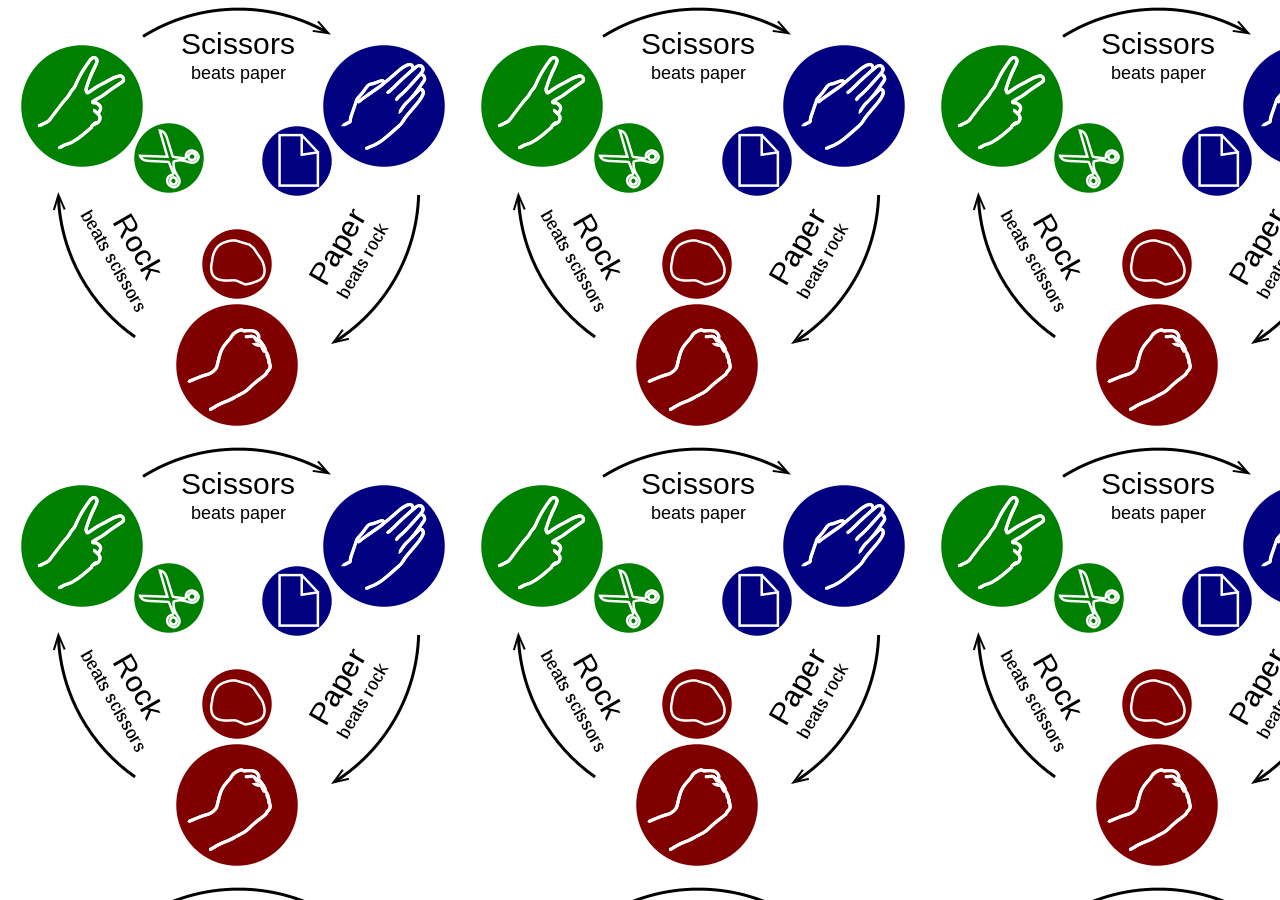
==== index.html @ b6dc0515 "changed name of htmlfile toindex.html" ====
<!DOCTYPE html>
<html lang="en">

<head>
    <meta charset="UTF-8">
    <meta name="viewport" content="width=device-width, initial-scale=1.0">
    <meta http-equiv="X-UA-Compatible" content="ie=edge">
    <title>Document</title>
</head>

<body style="background-image: url('9-RPS-example.png')">

    <script type="text/javascript">
        window.addEventListener('load', function() {
            alert("Welcome to RPS!!! You Know what Beats what. Press Ok to play. This is best of 7");
            const computerchoice = ["r", "p", "s"];

            let wins = 0;
            let losses = 0;
            let ties = 0;

            for (let i = 0; i < 7; i++) {

                computerguess = computerchoice[Math.floor(Math.random() * computerchoice.length)];

                console.log(computerguess);

                var userguess = prompt("Choose r, p , or s. Sorry no Spocks allowed ");
                console.log(userguess);
                userguess = userguess.toLowerCase();
                if (userguess === "r" || userguess === "p" || userguess === "s") {

                    if ((userguess === "r" && computerguess === "s") ||
                        (userguess === "p" && computerguess === "r") ||
                        (userguess === "s" && computerguess === "p")) {
                        wins++;
                        alert("The Computer Guessed " + computerguess + " You Guessed " + userguess + " You Won " + wins + " Time(s) ")
                    } else if ((userguess === "r" && computerguess === "p") ||
                        (userguess === "p" && computerguess === "s") ||
                        (userguess === "s" && computerguess === "r")) {
                        losses++;
                        alert("The Computer Guessed " + computerguess + " You Guessed " + userguess + " You lost " + losses + " Time(s) ")
                    } else {
                        ties++;
                        alert("The Computer Guessed " + computerguess + " You Guessed " + userguess + " You Tied " + ties + " Time(s) ")
                    }
                } else
                    alert("You did not guess r, p or s...Dummy ")
            }
        });
        alert("You won " + wins + " time(s)," + " You lost " + losses + " time(s)," + " You tied " + ties + " time(s).")
    </script>

</body>

</html>
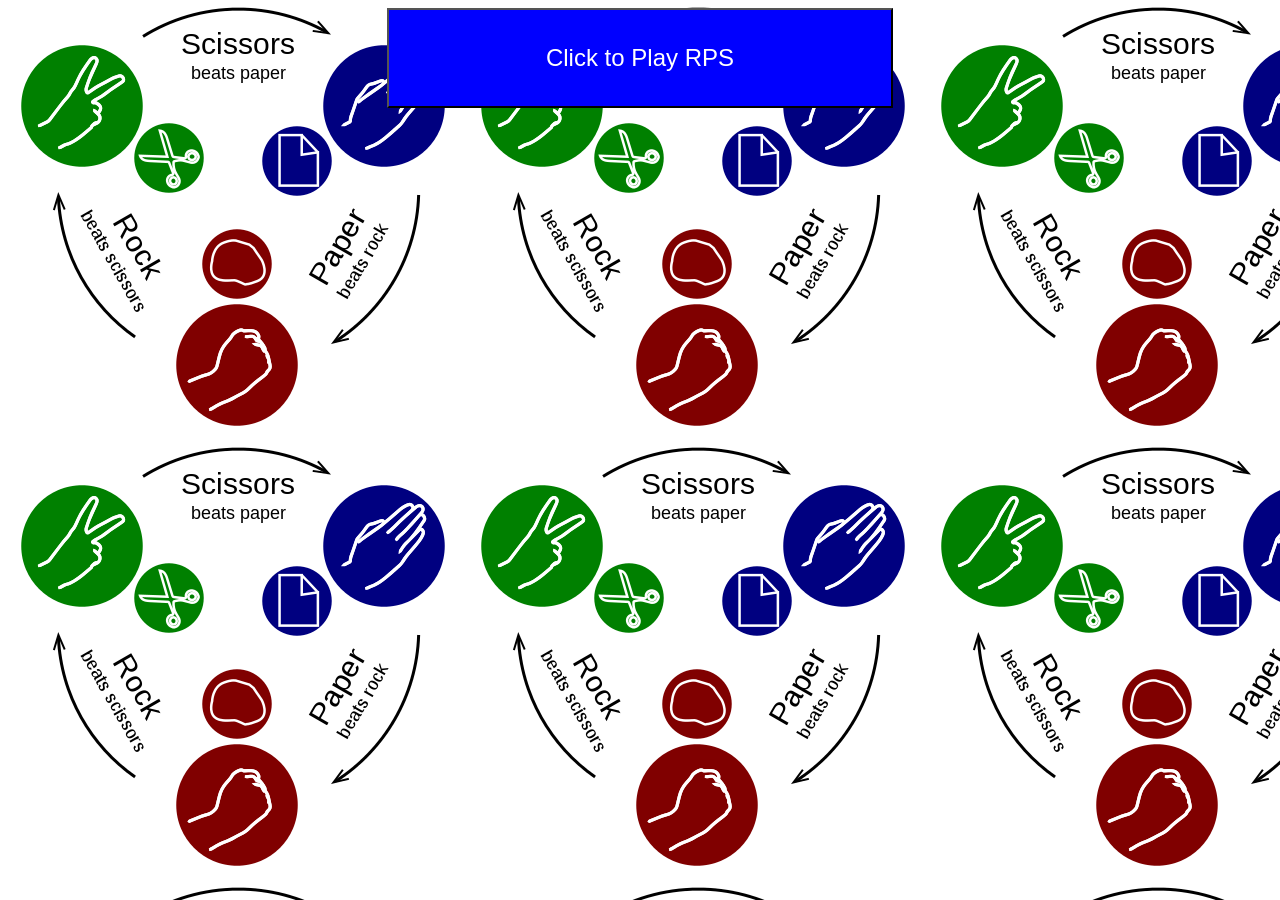
==== commit a483639c: "added button to start RPS game and added CSS to stylebutton" ====
--- a/index.html
+++ b/index.html
@@ -6,12 +6,13 @@
     <meta name="viewport" content="width=device-width, initial-scale=1.0">
     <meta http-equiv="X-UA-Compatible" content="ie=edge">
     <title>Document</title>
+    <link rel="stylesheet" href="RPS.css">
 </head>
 
 <body style="background-image: url('9-RPS-example.png')">
-
-    <script type="text/javascript">
-        window.addEventListener('load', function() {
+    <button id="buttonStyle" onclick="clickToPlayRPS()">Click to Play RPS</button>
+    <script>
+        function clickToPlayRPS() {
             alert("Welcome to RPS!!! You Know what Beats what. Press Ok to play. This is best of 7");
             const computerchoice = ["r", "p", "s"];
 
@@ -47,8 +48,8 @@
                 } else
                     alert("You did not guess r, p or s...Dummy ")
             }
-        });
-        alert("You won " + wins + " time(s)," + " You lost " + losses + " time(s)," + " You tied " + ties + " time(s).")
+            alert("You won " + wins + " time(s)," + " You lost " + losses + " time(s)," + " You tied " + ties + " time(s).")
+        };
     </script>
 
 </body>
--- a/RPS.css
+++ b/RPS.css
@@ -0,0 +1,9 @@
+#buttonStyle {
+    height: 100px;
+    background-color: blue;
+    font-size: 24px;
+    color: white;
+    width: 40%;
+    margin-left: 30%;
+    margin-right: 30%;
+}
